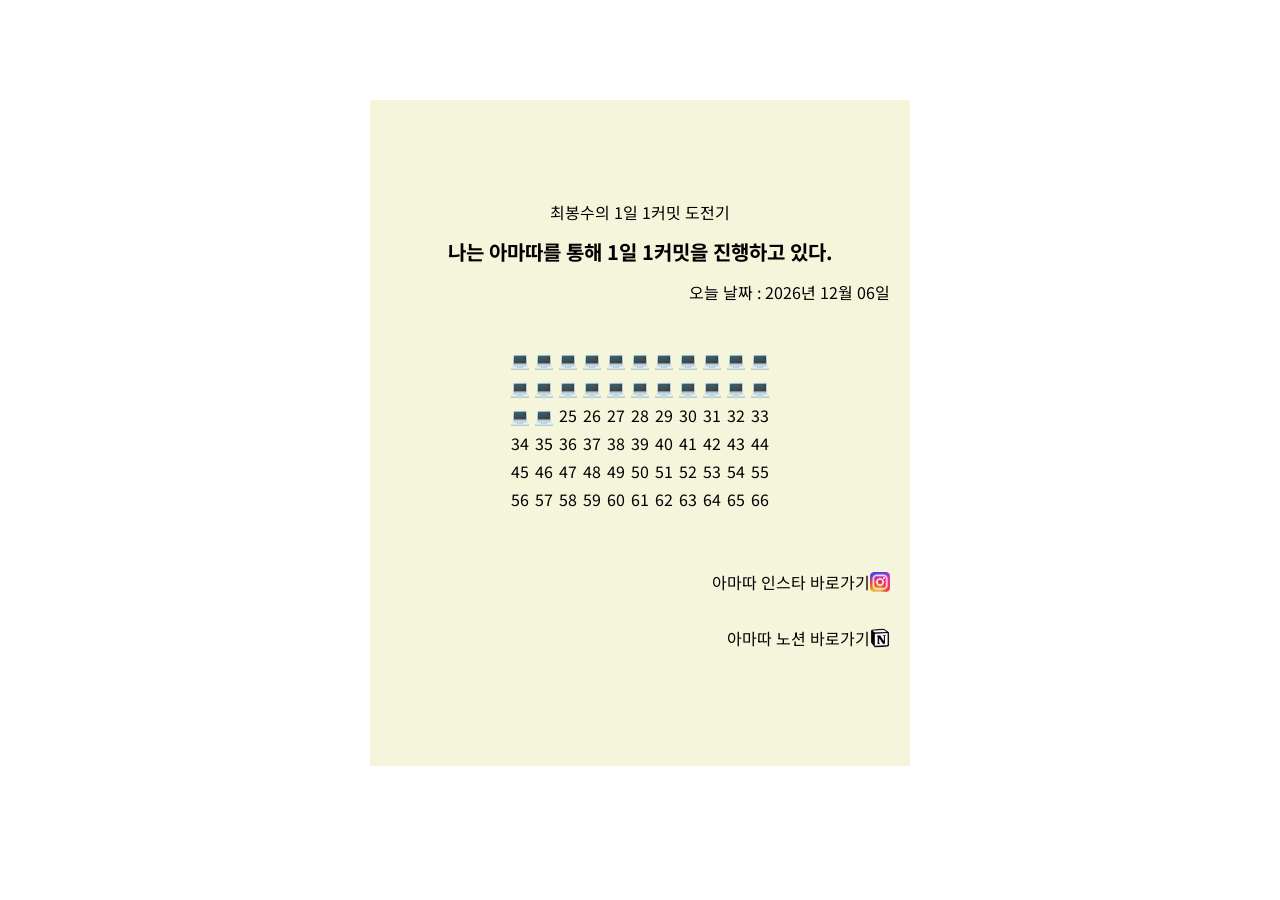
==== index.html @ 1b186229 "first commit" ====
<!DOCTYPE html>
<html lang="en">
  <head>
    <meta charset="UTF-8" />
    <meta http-equiv="X-UA-Compatible" content="IE=edge" />
    <meta name="viewport" content="width=device-width, initial-scale=1.0" />
    <link rel="stylesheet" href="style.css" />
    <link rel="preconnect" href="https://fonts.googleapis.com" />
    <link rel="preconnect" href="https://fonts.gstatic.com" crossorigin />
    <link
      href="https://fonts.googleapis.com/css2?family=Noto+Sans+KR:wght@100;300;400;500;700;900&display=swap"
      rel="stylesheet"
    />
    <title>최봉수의 1일 1커밋</title>
  </head>
  <body>
    <div class="challengeNavigation">
      <header>최봉수의 1일 1커밋 도전기</header>
      <h1 class="mainTitle">나는 아마따를 통해 1일 1커밋을 진행하고 있다.</h1>
      <div class="today">오늘 날짜 : <span id="date"></span></div>
      <table class="amattaTable">
        <tr>
          <!-- 첫번째 줄 시작 -->
          <td>💻</td>
          <td>💻</td>
          <td>💻</td>
          <td>💻</td>
          <td>💻</td>
          <td>💻</td>
          <td>💻</td>
          <td>💻</td>
          <td>💻</td>
          <td>💻</td>
          <td>💻</td>
        </tr>
        <!-- 첫번째 줄 끝 -->
        <tr>
          <td>💻</td>
          <td>💻</td>
          <td>💻</td>
          <td>💻</td>
          <td>💻</td>
          <td>💻</td>
          <td>💻</td>
          <td>💻</td>
          <td>💻</td>
          <td>💻</td>
          <td>💻</td>
        </tr>
        <!-- 두번째 줄 끝 -->
        <tr>
          <td>💻</td>
          <td>💻</td>
          <td>25</td>
          <td>26</td>
          <td>27</td>
          <td>28</td>
          <td>29</td>
          <td>30</td>
          <td>31</td>
          <td>32</td>
          <td>33</td>
        </tr>
        <tr>
          <td>34</td>
          <td>35</td>
          <td>36</td>
          <td>37</td>
          <td>38</td>
          <td>39</td>
          <td>40</td>
          <td>41</td>
          <td>42</td>
          <td>43</td>
          <td>44</td>
        </tr>
        <tr>
          <td>45</td>
          <td>46</td>
          <td>47</td>
          <td>48</td>
          <td>49</td>
          <td>50</td>
          <td>51</td>
          <td>52</td>
          <td>53</td>
          <td>54</td>
          <td>55</td>
        </tr>
        <tr>
          <td>56</td>
          <td>57</td>
          <td>58</td>
          <td>59</td>
          <td>60</td>
          <td>61</td>
          <td>62</td>
          <td>63</td>
          <td>64</td>
          <td>65</td>
          <td>66</td>
        </tr>
      </table>
      <footer>
        <a href="https://www.naver.com" class="footerLink"
          ><p>아마따 인스타 바로가기</p>
          <img class="footerImg" src="instagram.png"
        /></a>
        <a href="https://www.naver.com" class="footerLink"
          ><p>아마따 노션 바로가기</p>
          <img class="footerImg" src="notion.png"
        /></a>
      </footer>
    </div>
  </body>
  <script>
    const today = new Date();
    const year = today.getFullYear();
    const month = ("0" + (today.getMonth() + 1)).slice(-2);
    const day = ("0" + today.getDate()).slice(-2);

    const dateString = year + "년 " + month + "월 " + day + "일";
    document.getElementById("date").innerText = dateString;
  </script>
</html>
---- style.css ----
body {
  font-family: "Noto Sans KR", sans-serif;
}
.challengeNavigation {
  width: 500px;

  margin: 0 auto;
  margin-top: 100px;
  padding-top: 100px;
  padding: 100px 20px;
  background-color: beige;
  text-align: center;
}

.mainTitle {
  font-size: 20px;
}

.today {
  text-align: right;
  margin-bottom: 40px;
}

.amattaTable {
  display: flex;
  justify-content: center;
}

.footerImg {
  width: 20px;
}
a {
  text-decoration: none;
  color: black;
}
footer {
  margin-top: 40px;
}

.footerLink {
  display: flex;
  justify-content: flex-end;
  align-items: center;
}
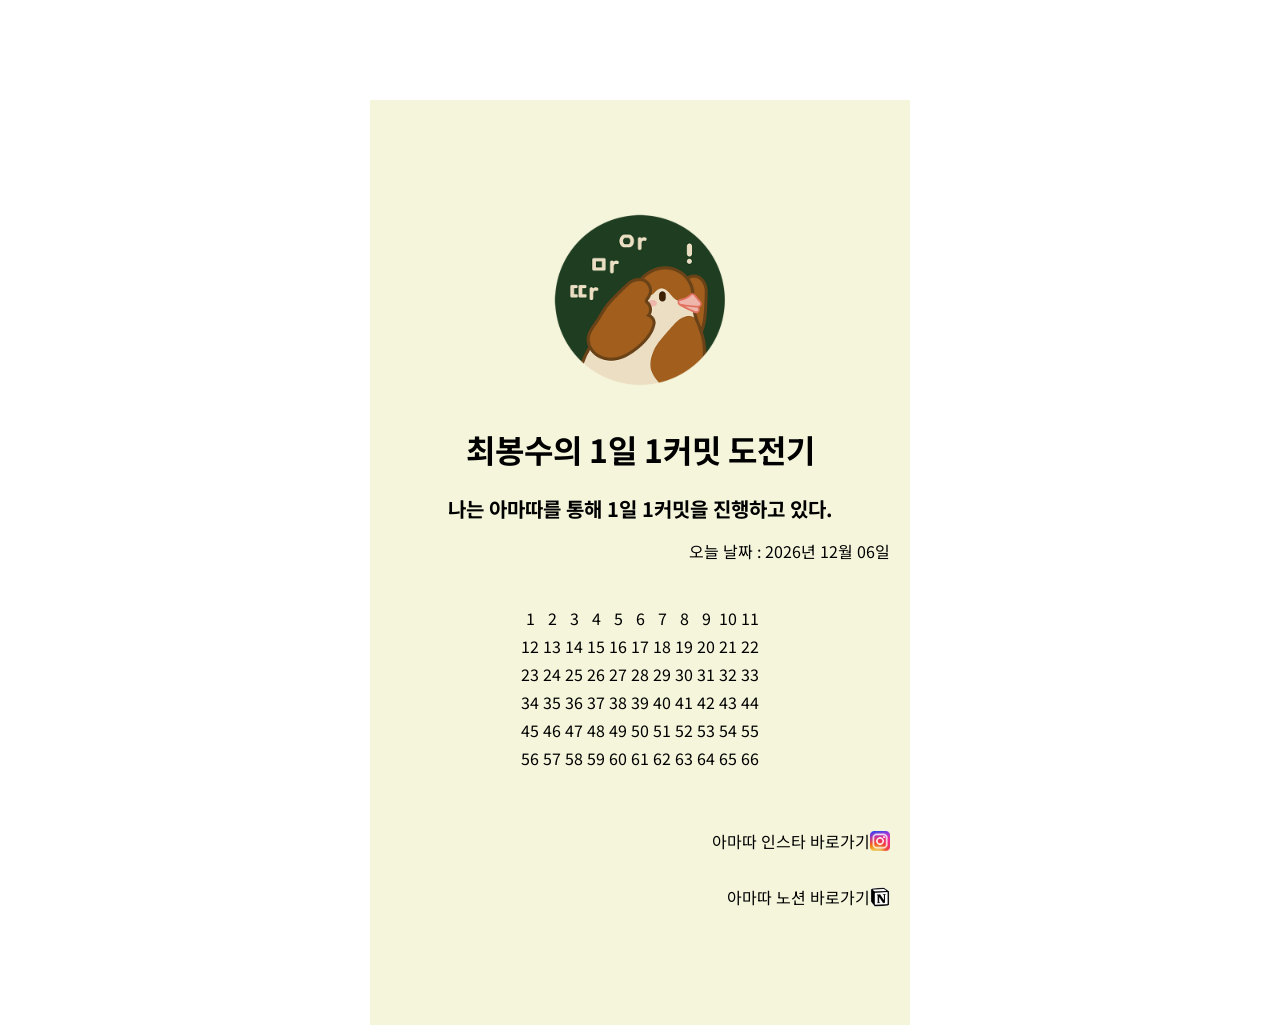
==== commit f52225e2: "ahmadda study" ====
--- a/index.html
+++ b/index.html
@@ -15,42 +15,43 @@
   </head>
   <body>
     <div class="challengeNavigation">
-      <header>최봉수의 1일 1커밋 도전기</header>
-      <h1 class="mainTitle">나는 아마따를 통해 1일 1커밋을 진행하고 있다.</h1>
+  <img class="amaddaImg" src="amadda.png" />
+      <h1>최봉수의 1일 1커밋 도전기</h1>
+      <h2 class="mainTitle">나는 아마따를 통해 1일 1커밋을 진행하고 있다.</h2>
       <div class="today">오늘 날짜 : <span id="date"></span></div>
       <table class="amattaTable">
         <tr>
           <!-- 첫번째 줄 시작 -->
-          <td>💻</td>
-          <td>💻</td>
-          <td>💻</td>
-          <td>💻</td>
-          <td>💻</td>
-          <td>💻</td>
-          <td>💻</td>
-          <td>💻</td>
-          <td>💻</td>
-          <td>💻</td>
-          <td>💻</td>
+          <td>1</td>
+          <td>2</td>
+          <td>3</td>
+          <td>4</td>
+          <td>5</td>
+          <td>6</td>
+          <td>7</td>
+          <td>8</td>
+          <td>9</td>
+          <td>10</td>
+          <td>11</td>
         </tr>
         <!-- 첫번째 줄 끝 -->
         <tr>
-          <td>💻</td>
-          <td>💻</td>
-          <td>💻</td>
-          <td>💻</td>
-          <td>💻</td>
-          <td>💻</td>
-          <td>💻</td>
-          <td>💻</td>
-          <td>💻</td>
-          <td>💻</td>
-          <td>💻</td>
+          <td>12</td>
+          <td>13</td>
+          <td>14</td>
+          <td>15</td>
+          <td>16</td>
+          <td>17</td>
+          <td>18</td>
+          <td>19</td>
+          <td>20</td>
+          <td>21</td>
+          <td>22</td>
         </tr>
         <!-- 두번째 줄 끝 -->
         <tr>
-          <td>💻</td>
-          <td>💻</td>
+          <td>23</td>
+          <td>24</td>
           <td>25</td>
           <td>26</td>
           <td>27</td>
@@ -61,6 +62,7 @@
           <td>32</td>
           <td>33</td>
         </tr>
+        <!-- 세번째 줄 끝 -->
         <tr>
           <td>34</td>
           <td>35</td>
@@ -74,6 +76,7 @@
           <td>43</td>
           <td>44</td>
         </tr>
+        <!-- 네번째 줄 끝 -->
         <tr>
           <td>45</td>
           <td>46</td>
@@ -87,6 +90,7 @@
           <td>54</td>
           <td>55</td>
         </tr>
+        <!-- 다섯번째 줄 끝 -->
         <tr>
           <td>56</td>
           <td>57</td>
@@ -100,13 +104,14 @@
           <td>65</td>
           <td>66</td>
         </tr>
+        <!-- 여섯번째 줄 끝 -->
       </table>
       <footer>
-        <a href="https://www.naver.com" class="footerLink"
+        <a href="https://instagram.com/ah.madda?utm_medium=copy_link" class="footerLink"
           ><p>아마따 인스타 바로가기</p>
           <img class="footerImg" src="instagram.png"
         /></a>
-        <a href="https://www.naver.com" class="footerLink"
+        <a href="https://www.notion.so/99a6c8f4eb344b24b33344420c3080cd" class="footerLink"
           ><p>아마따 노션 바로가기</p>
           <img class="footerImg" src="notion.png"
         /></a>
@@ -121,5 +126,6 @@
 
     const dateString = year + "년 " + month + "월 " + day + "일";
     document.getElementById("date").innerText = dateString;
+    document.getElementById("date").innerHTML = `<span>${dateString}</span>`;
   </script>
 </html>
--- a/style.css
+++ b/style.css
@@ -1,9 +1,9 @@
 body {
   font-family: "Noto Sans KR", sans-serif;
 }
+
 .challengeNavigation {
   width: 500px;
-
   margin: 0 auto;
   margin-top: 100px;
   padding-top: 100px;
@@ -15,7 +15,9 @@
 .mainTitle {
   font-size: 20px;
 }
-
+.amaddaImg {
+  width: 200px;
+}
 .today {
   text-align: right;
   margin-bottom: 40px;
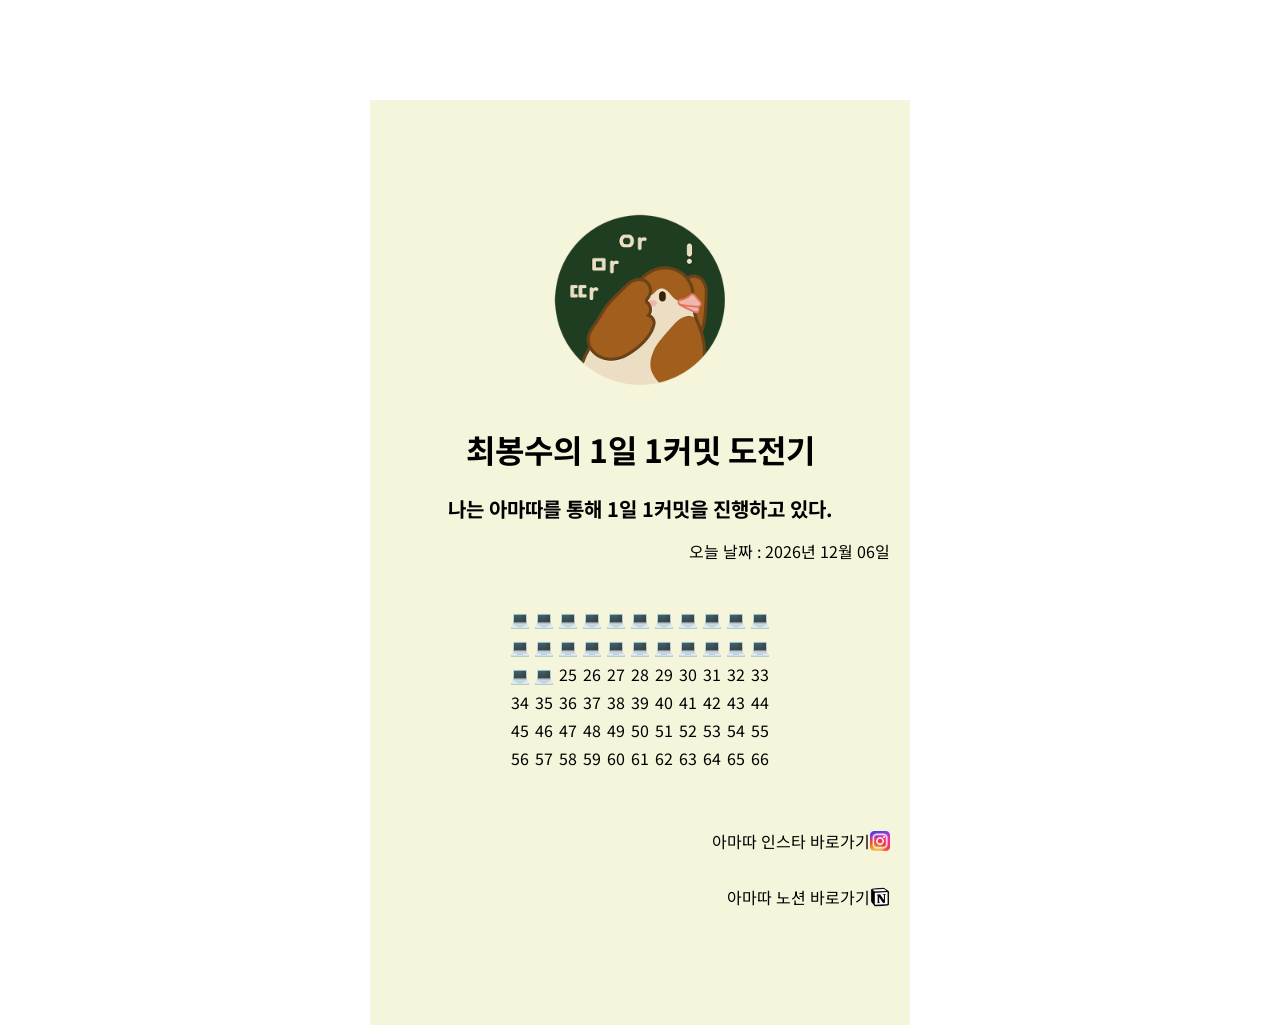
==== commit 2bc5faa0: "change traker number to notebook" ====
--- a/index.html
+++ b/index.html
@@ -22,36 +22,36 @@
       <table class="amattaTable">
         <tr>
           <!-- 첫번째 줄 시작 -->
-          <td>1</td>
-          <td>2</td>
-          <td>3</td>
-          <td>4</td>
-          <td>5</td>
-          <td>6</td>
-          <td>7</td>
-          <td>8</td>
-          <td>9</td>
-          <td>10</td>
-          <td>11</td>
+          <td>💻</td>
+          <td>💻</td>
+          <td>💻</td>
+          <td>💻</td>
+          <td>💻</td>
+          <td>💻</td>
+          <td>💻</td>
+          <td>💻</td>
+          <td>💻</td>
+          <td>💻</td>
+          <td>💻</td>
         </tr>
         <!-- 첫번째 줄 끝 -->
         <tr>
-          <td>12</td>
-          <td>13</td>
-          <td>14</td>
-          <td>15</td>
-          <td>16</td>
-          <td>17</td>
-          <td>18</td>
-          <td>19</td>
-          <td>20</td>
-          <td>21</td>
-          <td>22</td>
+          <td>💻</td>
+          <td>💻</td>
+          <td>💻</td>
+          <td>💻</td>
+          <td>💻</td>
+          <td>💻</td>
+          <td>💻</td>
+          <td>💻</td>
+          <td>💻</td>
+          <td>💻</td>
+          <td>💻</td>
         </tr>
         <!-- 두번째 줄 끝 -->
         <tr>
-          <td>23</td>
-          <td>24</td>
+          <td>💻</td>
+          <td>💻</td>
           <td>25</td>
           <td>26</td>
           <td>27</td>
